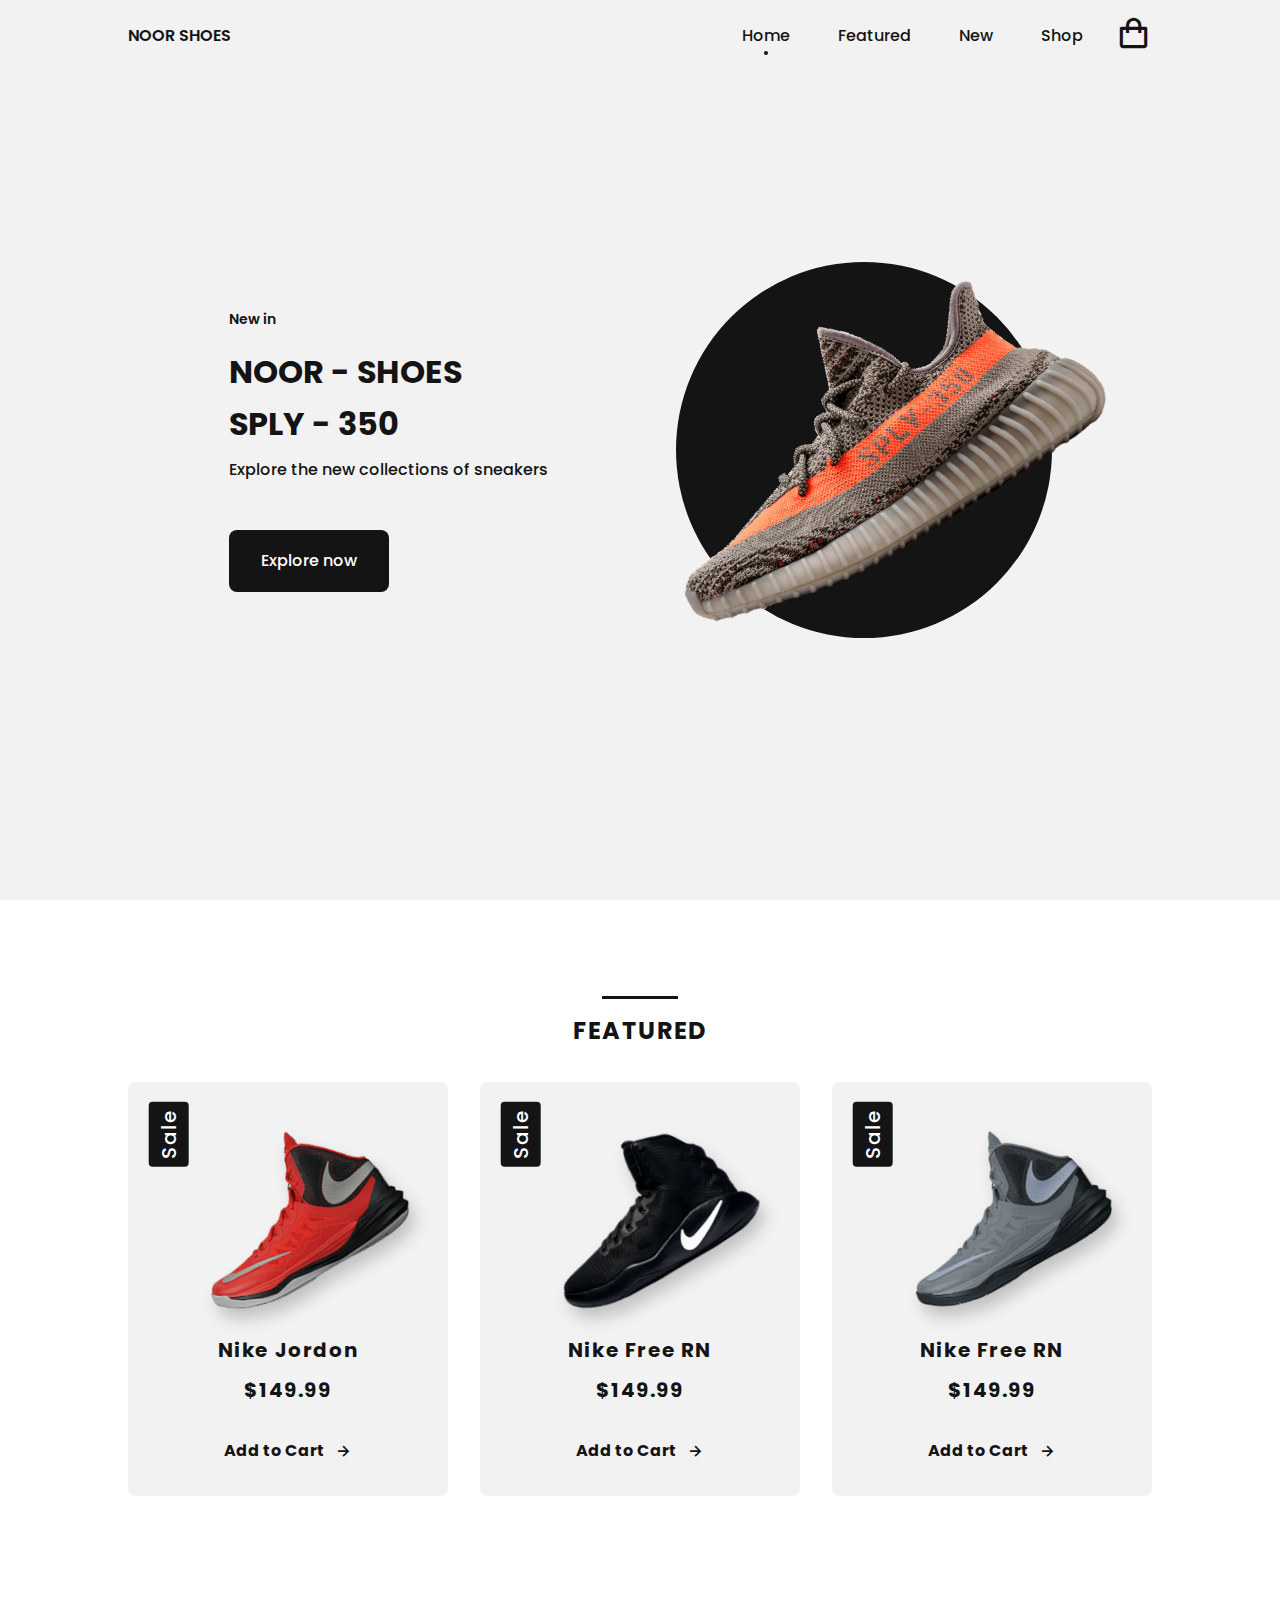
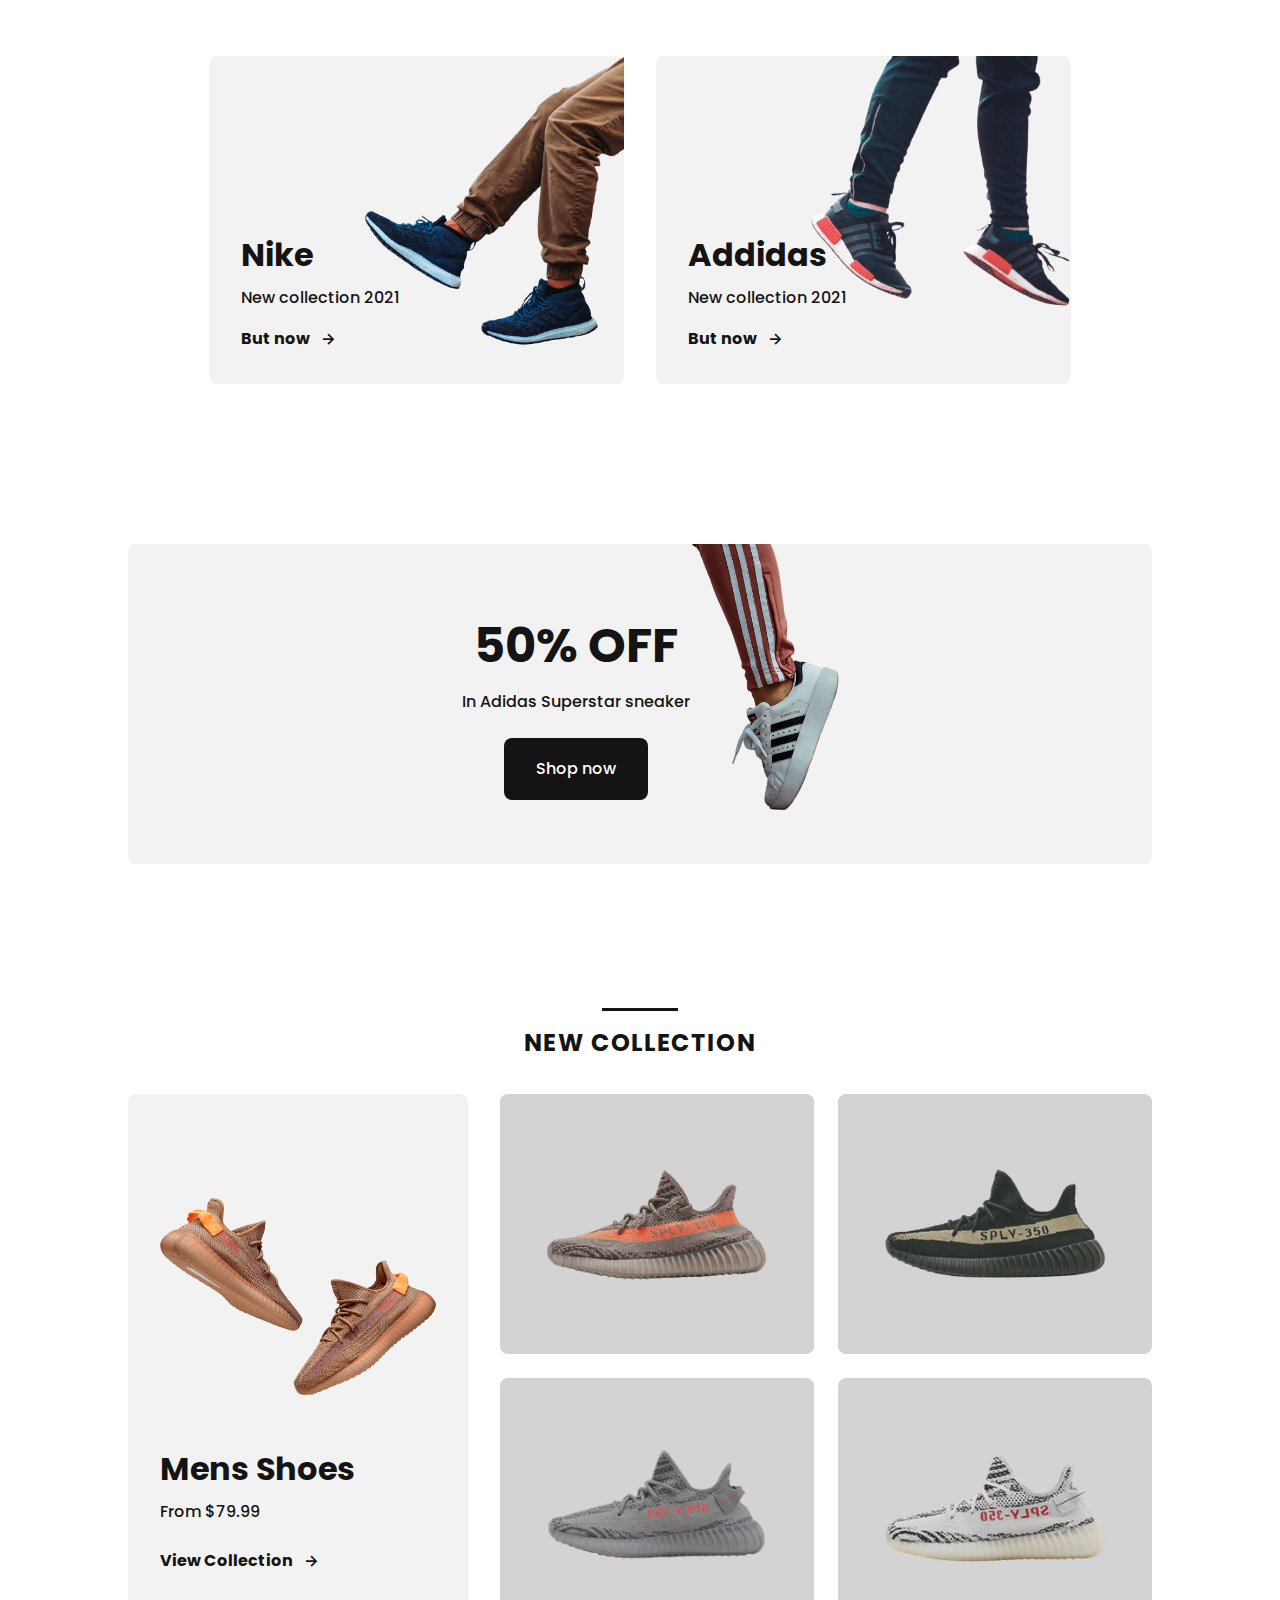
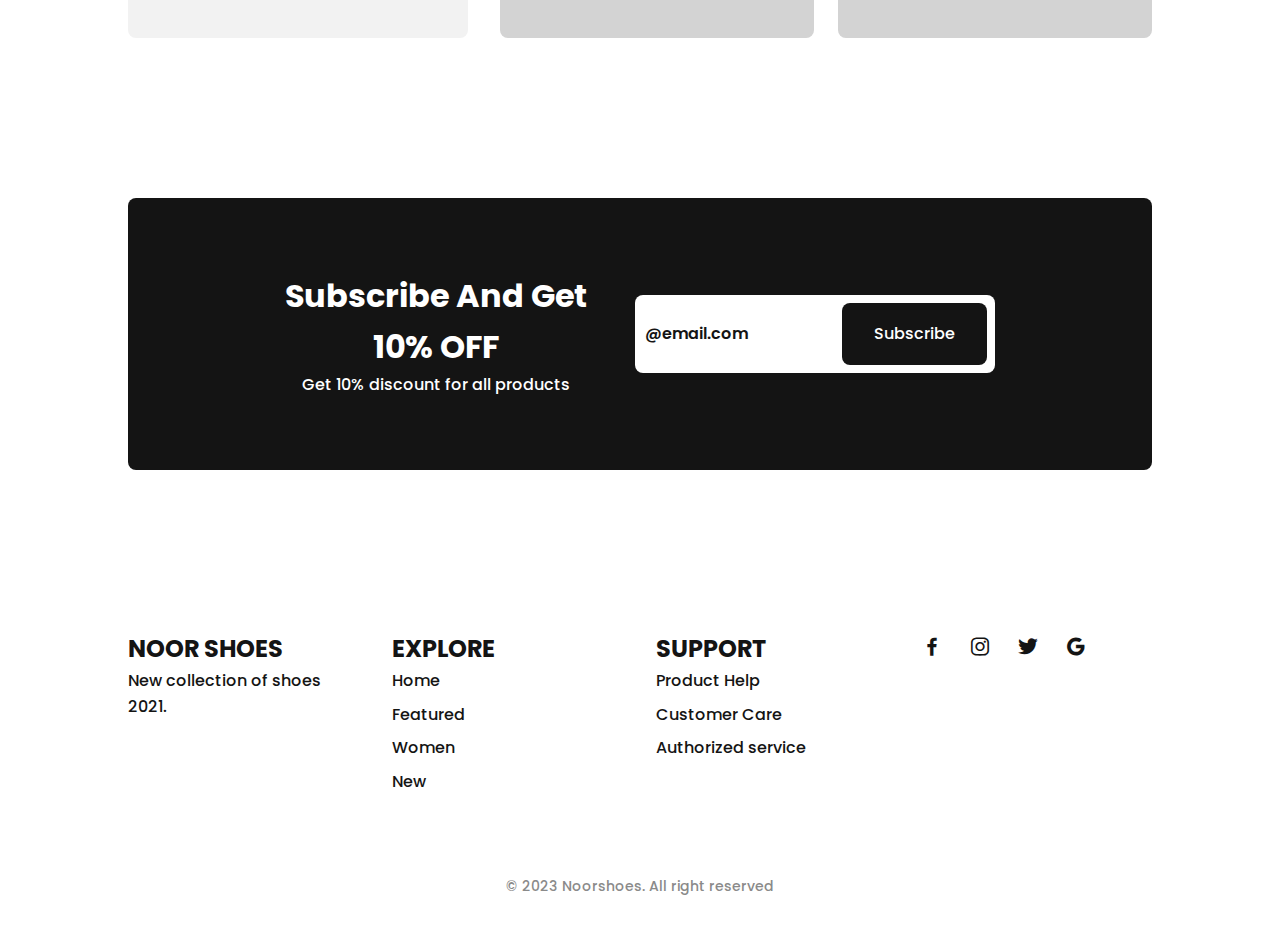
==== index.html @ 245a6594 "initial commit" ====
<!DOCTYPE html>
<html lang="en">
<head>
    <meta charset="UTF-8">
    <meta http-equiv="X-UA-Compatible" content="IE=edge">
    <meta name="viewport" content="width=device-width, initial-scale=1.0">
    <!-- CSS -->
    <link rel="stylesheet" href="assets/css/style.css">
    <!-- BOX ICONS -->
    <link href='https://unpkg.com/boxicons@2.0.9/css/boxicons.min.css' rel='stylesheet'>
    <!-- Favicon -->
    <link rel="icon" href="assets/img/new1.png" type="image/gif" sizes="16x16">
    <title>NOOR SHOES</title>
</head>
<body>
    <!-- HEADER -->
    <header class="l-header" id="header">
        <nav class="nav bd-grid">
            <div class="nav__toggle" id="nav-toggle">
                <i class="bx bxs-grid"></i>
            </div>

            <a href="./index.html" class="nav__logo">NOOR SHOES</a>
            <div class="nav__menu" id="nav-menu">
                <ul class="nav__list">
                    <li class="nav__item"><a href="#home" class="nav__link active">Home</a></li>
                    <li class="nav__item"><a href="#featured" class="nav__link">Featured</a></li>
                    
                    <li class="nav__item"><a href="#new" class="nav__link">New</a></li>
                    <li class="nav__item"><a href="./shop.html" class="nav__link">Shop</a></li>
                </ul>
            </div>

            <div class="nav__shop">
                <i class="bx bx-shopping-bag"></i>
            </div>
        </nav>
    </header>

    <!-- MAIN -->
    <main class="l-main">
        <!-- Home -->
        <section class="home" id="home">
            <div class="home__container bd-grid">
                <div class="home__sneaker">
                    <div class="home__shape"></div>
                    <img src="assets/img/imghome.png" alt="" class="home__img">
                </div>

                <div class="home__data">
                    <span class="home__new">New in</span>
                    <h1 class="home__title">NOOR - SHOES <br> SPLY - 350</h1>
                    <p class="home__description">Explore the new collections of sneakers</p>
                    <a href="#" class="button">Explore now</a>
                </div>
            </div>
        </section>

        <!-- Featured -->
        <section class="featured section" id="featured">
            <h2 class="section-title">FEATURED</h2>

            <div class="featured__container bd-grid">
                <article class="sneaker">
                    <div class="sneaker__sale">Sale</div>
                    <img src="assets/img/featured1.png" alt="" class="sneaker__img">
                    <span class="sneaker__name">Nike Jordon</span>
                    <span class="sneaker__preci">$149.99</span>
                    <a href="" class="button-light">Add to Cart <i class="bx bx-right-arrow-alt button-icon"></i> </a>
                </article>

                <article class="sneaker">
                    <div class="sneaker__sale">Sale</div>
                    <img src="assets/img/featured2.png" alt="" class="sneaker__img">
                    <span class="sneaker__name">Nike Free RN</span>
                    <span class="sneaker__preci">$149.99</span>
                    <a href="" class="button-light">Add to Cart <i class="bx bx-right-arrow-alt button-icon"></i> </a>
                </article>

                <article class="sneaker">
                    <div class="sneaker__sale">Sale</div>
                    <img src="assets/img/featured3.png" alt="" class="sneaker__img">
                    <span class="sneaker__name">Nike Free RN</span>
                    <span class="sneaker__preci">$149.99</span>
                    <a href="" class="button-light">Add to Cart <i class="bx bx-right-arrow-alt button-icon"></i> </a>
                </article>
            </div>
        </section>

        <!-- Collection -->
        <section class="collection section">
            <div class="collection__container bd-grid">
                <div class="collection__card">
                    <div class="collection__data">
                        <h3 class="collection__name">Nike</h3>
                        <p class="collection__description">New collection 2021</p>
                        <a href="#" class="button-light">But now <i class="bx bx-right-arrow-alt button-icon"></i></a>
                    </div>

                    <img src="assets/img/collection1.png" alt="" class="collection__img">
                </div>

                <div class="collection__card">
                    <div class="collection__data">
                        <h3 class="collection__name">Addidas</h3>
                        <p class="collection__description">New collection 2021</p>
                        <a href="#" class="button-light">But now <i class="bx bx-right-arrow-alt button-icon"></i></a>
                    </div>

                    <img src="assets/img/collection2.png" alt="" class="collection__img">
                </div>
            </div>
        </section>

        
        <!-- Offer -->
        <section class="offer section">
            <div class="offer__container bd-grid">
                <div class="offer__data">
                    <h3 class="offer__title">50% OFF</h3>
                    <p class="offer__description">In Adidas Superstar sneaker</p>
                    <a href="#" class="button">Shop now</a>
                </div>

                <img src="assets/img/offert.png" alt="" class="offer__img">
            </div>
        </section>

        <!-- New Collection -->
        <section class="new section" id="new">
            <h2 class="section-title">NEW COLLECTION</h2>

            <div class="new__container bd-grid">
                <div class="new__mens">
                    <img src="assets/img/new1.png" alt="" class="new__mens-img">
                    <h3 class="new__title">Mens Shoes</h3>
                    <span class="new__preci">From $79.99</span>
                    <a href="./shop.html" class="button-light">View Collection <i class="bx bx-right-arrow-alt button-icon"></i></a>
                </div>

                <div class="new__sneaker">
                    <div class="new__sneaker-card">
                        <img src="assets/img/new2.png" alt="" class="new__sneaker-img">
                        <div class="new__sneaker-overlay">
                        </div>
                    </div>

                    <div class="new__sneaker-card">
                        <img src="assets/img/new3.png" alt="" class="new__sneaker-img">
                        <div class="new__sneaker-overlay">
                        </div>
                    </div>

                    <div class="new__sneaker-card">
                        <img src="assets/img/new4.png" alt="" class="new__sneaker-img">
                        <div class="new__sneaker-overlay">
                        </div>
                    </div>

                    <div class="new__sneaker-card">
                        <img src="assets/img/new5.png" alt="" class="new__sneaker-img">
                        <div class="new__sneaker-overlay">
                        </div>
                    </div>
                </div>
            </div>
        </section>

        <!-- News Letter -->
        <section class="newsletter section">
            <div class="newsletter__container bd-grid">
                <div>
                    <h3 class="newsletter__title">Subscribe And Get <br> 10% OFF</h3>
                    <p class="newsletter__description">Get 10% discount for all products</p>
                </div>

                <form action="" class="newsletter__subscribe">
                    <input type="text" placeholder="@email.com" class="newsletter__input">
                    <a href="#" class="button">Subscribe</a>
                </form>
            </div>
        </section>
    </main>

    <!-- FOOTER -->
    <footer class="footer section">
        <div class="footer__container bd-grid">
            <div class="footer__box">
                <h3 class="footer__title">NOOR SHOES</h3>
                <p class="footer_description">New collection of shoes 2021.</p>
            </div>

            <div class="footer__box">
                <h3 class="footer__title">EXPLORE</h3>
                <ul>
                    <li><a href="#home" class="footer__link">Home</a></li>
                    <li><a href="#featured" class="footer__link">Featured</a></li>
                    <li><a href="#women" class="footer__link"></a>Women</li>
                    <li><a href="#new" class="footer__link"></a>New</li>
                </ul>
            </div>

            <div class="footer__box">
                <h3 class="footer__title">SUPPORT</h3>
                <ul>
                    <li><a href="#home" class="footer__link">Product Help</a></li>
                    <li><a href="#featured" class="footer__link">Customer Care</a></li>
                    <li><a href="#women" class="footer__link"></a>Authorized service</li>
                </ul>
            </div>

            <div class="footer__box">
                <a href="#" class="footer__social"><i class="bx bxl-facebook"></i></a>
                <a href="#" class="footer__social"><i class="bx bxl-instagram"></i></a>
                <a href="#" class="footer__social"><i class="bx bxl-twitter"></i></a>
                <a href="#" class="footer__social"><i class="bx bxl-google"></i></a>
            </div>
        </div>

        <p class="footer__copy">&#169; 2023 Noorshoes. All right reserved</p>
    </footer>

    <!-- MAIN JS -->
    <script src="assets/js/main.js"></script>
</body>
</html>
---- assets/css/style.css ----
/* Google Fonts */
@import url('https://fonts.googleapis.com/css2?family=Poppins:wght@400;500;600;700&display=swap');

/* Variables CSS */
:root {
  --header-height: 3rem;

  /* Font Weight */
  --font-medium: 500;
  --font-semi-bold: 600;
  --font-bold: 700;

  /* Colors */
  --dark-color: #141414;
  --dark-color-light: #8a8a8a;
  --dark-color-lighten: #f2f2f2;
  --white-color: #fff;

  /* Font and Typography */
  --body-font: 'Poppins', sans-serif;
  --big-font-size: 1.25rem;
  --bigger-font-size: 1.5rem;
  --biggest-font-size: 2rem;
  --h2-font-size: 1.25rem;
  --normal-font-size: 0.938rem;
  --smaller-font-size: 0.813rem;

  /* Margins */
  --mb-1: 0.5rem;
  --mb-2: 1rem;
  --mb-3: 1.5rem;
  --mb-4: 2rem;
  --mb-5: 2.5rem;
  --mb-6: 3rem;

  /* Z-Index */
  --z-fixed: 100;

  /* Rotate Img */
  --rotate-img: rotate(-30deg);
}

@media screen and (min-width: 768px) {
  :root {
    --big-font-size: 1.5rem;
    --bigger-font-size: 2rem;
    --biggest-font-size: 3rem;
    --normal-font-size: 1rem;
    --smaller-font-size: 0.875rem;
  }
}

/* BASE */
*,
::before,
::after {
  box-sizing: border-box;
}

html {
  scroll-behavior: smooth;
}

body {
  margin: var(--header-height) 0 0 0;
  font-family: var(--body-font);
  font-size: var(--normal-font-size);
  font-weight: var(--font-medium);
  color: var(--dark-color);
  line-height: 1.6;
}

h1,
h2,
h3,
p,
ul {
  margin: 0;
}

ul {
  padding: 0;
  list-style: none;
}

a {
  text-decoration: none;
  color: var(--dark-color);
}

img {
  width: 100px;
  height: auto;
  display: block;
}

/* Class CSS */
.section {
  padding: 5rem 0 2rem;
}

.section-title {
  position: relative;
  font-size: var(--big-font-size);
  margin-bottom: var(--mb-4);
  text-align: center;
  letter-spacing: 0.1rem;
}

.section-title::after {
  content: '';
  position: absolute;
  width: 56px;
  height: 0.18rem;
  top: -1rem;
  left: 0;
  right: 0;
  margin: auto;
  background-color: var(--dark-color);
}

/* Layout */
.bd-grid {
  max-width: 1024px;
  display: grid;
  grid-template-columns: 100%;
  column-gap: 2rem;
  width: calc(100% - 2rem);
  margin-left: var(--mb-2);
  margin-right: var(--mb-2);
}

.l-header {
  width: 100%;
  position: fixed;
  top: 0;
  left: 0;
  z-index: var(--z-fixed);
  background-color: var(--dark-color-lighten);
}

/* Nav */
.nav {
  height: var(--header-height);
  display: flex;
  justify-content: space-between;
  align-items: center;
}

@media screen and (max-width: 768px) {
  .nav__menu {
    position: fixed;
    top: var(--header-height);
    left: -100%;
    width: 70%;
    height: 100vh;
    padding: 2rem;
    background-color: var(--white-color);
    transition: 0.5s;
  }
}

.nav__item {
  margin-bottom: var(--mb-4);
}

.nav__logo {
  font-weight: var(--font-semi-bold);
}

.nav__toggle,
.nav__shop {
  font-size: 2.3rem;
  cursor: pointer;
}

/* Show Menu */
.show {
  left: 0;
}

/* Active Link */
.active {
  position: relative;
}

.active::before {
  content: '';
  position: absolute;
  bottom: -0.5rem;
  left: 45%;
  width: 4px;
  height: 4px;
  background-color: var(--dark-color);
  border-radius: 50%;
}

/* Change color header */
.scroll-header {
  background-color: var(--white-color);
  box-shadow: 0 2px 4px rgba(0, 0, 0, 0.1);
}

/* Home */
.home {
  background-color: var(--dark-color-lighten);
  overflow: hidden;
}

.home__container {
  height: calc(100vh - var(--header-height));
}

.home__sneaker {
  position: relative;
  display: flex;
  justify-content: center;
  align-self: center;
}

.home__shape {
  width: 220px;
  height: 220px;
  background-color: var(--dark-color);
  border-radius: 50%;
}

.home__img {
  position: absolute;
  top: 1.5rem;
  max-width: initial;
  width: 275px;
  transform: var(--rotate-img);
}

.home__new {
  display: block;
  font-size: var(--smaller-font-size);
  font-weight: var(--font-semi-bold);
  margin-bottom: var(--mb-2);
}

.home__title {
  font-size: var(--bigger-font-size);
  margin-bottom: var(--mb-1);
}

.home__description {
  margin-bottom: var(--mb-6);
}

/* Buttons */
.button {
  display: inline-block;
  background-color: var(--dark-color);
  color: var(--white-color);
  padding: 1.125rem 2rem;
  font-weight: var(--font-medium);
  border-radius: 0.5rem;
  transition: 0.3s;
}

.button:hover {
  transform: translate(-0.25rem);
}

.button-light {
  display: inline-flex;
  color: var(--dark-color);
  font-weight: var(--font-bold);
  align-items: center;
}

.button-icon {
  font-size: 1.25rem;
  margin-left: var(--mb-1);
  transition: 0.3s;
}

.button-light:hover .button-icon {
  transform: translate(0.25rem);
}

/* FEATURED */
.featured__container {
  row-gap: 2rem;
  grid-template-columns: repeat(auto-fit, minmax(220px, 1fr));
}

.sneaker {
  position: relative;
  display: flex;
  flex-direction: column;
  align-items: center;
  padding: 2rem;
  background-color: var(--dark-color-lighten);
  border-radius: 0.5rem;
  transition: 0.3s;
}

.sneaker__sale {
  position: absolute;
  left: 0.5rem;
  background-color: var(--dark-color);
  color: var(--white-color);
  padding: 0.25rem 0.5rem;
  border-radius: 0.25rem;
  font-size: var(--h2-font-size);
  transform: rotate(-90deg);
  letter-spacing: 0.1rem;
}

.sneaker__img {
  width: 220px;
  margin-top: var(--mb-3);
  margin-bottom: var(--mb-6);
  transform: var(--rotate-img);
  filter: drop-shadow(0 12px 8px rgba(0, 0, 0, 0.2));
}

.sneaker__name,
.sneaker__preci {
  font-size: var(--h2-font-size);
  letter-spacing: 0.1rem;
  font-weight: var(--font-bold);
}

.sneaker__name {
  margin-bottom: var(--mb-1);
}

.sneaker__preci {
  margin-bottom: var(--mb-4);
}

.sneaker:hover {
  transform: translateY(-0.5rem);
}

.sneaker__pages {
  margin-top: var(--mb-6);
}

.sneaker__pag {
  padding: 0.5rem 1rem;
  border: 1px solid var(--dark-color);
}

.sneaker__pag:hover {
  background-color: var(--dark-color);
  color: var(--white-color);
}

/* COLLECTION */
.collection__container {
  row-gap: 2rem;
  justify-content: center;
}

.collection__card {
  position: relative;
  display: flex;
  height: 328px;
  background-color: var(--dark-color-lighten);
  padding: 2rem;
  border-radius: 0.5rem;
  transition: 0.3s;
}

.collection__data {
  align-self: flex-end;
}

.collection__img {
  position: absolute;
  top: 0;
  right: 0;
  width: 230px;
}

.collection__name {
  font-size: var(--bigger-font-size);
  margin-bottom: 0.25rem;
}

.collection__description {
  margin-bottom: var(--mb-2);
}

.collection__card:hover {
  transform: translateY(-0.5rem);
}

/* Women Sneaker */
.women__container {
  row-gap: 2rem;
  grid-template-columns: repeat(auto-fit, minmax(220px, 1fr));
}

/* Offer */
.offer__container {
  grid-template-columns: 55% 45%;
  column-gap: 0;
  background-color: var(--dark-color-lighten);
  border-radius: 0.5rem;
  justify-content: center;
}

.offer__data {
  padding: 4rem 0 4rem 1.5rem;
}

.offer__title {
  font-size: var(--biggest-font-size);
  margin-bottom: 0.25rem;
}

.offer__description {
  margin-bottom: var(--mb-3);
}

.offer__img {
  width: 153px;
}

/* New Collection */
.new__container {
  row-gap: 2rem;
}

.new__mens {
  display: flex;
  flex-direction: column;
  justify-content: center;
  background-color: var(--dark-color-lighten);
  border-radius: 0.5rem;
  padding: 2rem;
}

.new__mens-img {
  width: 276px;
  margin-bottom: var(--mb-3);
}

.new__title {
  font-size: var(--bigger-font-size);
  margin-bottom: 0.25rem;
}

.new__preci {
  display: block;
  margin-bottom: var(--mb-3);
}

.new__sneaker {
  display: grid;
  gap: 1.5rem;
  grid-template-columns: repeat(auto-fit, minmax(220px, 1fr));
}

.new__sneaker-card {
  position: relative;
  padding: 3.5rem 1.5rem;
  background-color: var(--dark-color-lighten);
  border-radius: 0.5rem;
  overflow: hidden;
  display: flex;
  justify-content: center;
}

.new__sneaker-img {
  width: 220px;
}

.new__sneaker-overlay {
  position: absolute;
  left: 0;
  bottom: 0;
  width: 100%;
  height: 100%;
  display: flex;
  justify-content: center;
  align-items: center;
  background-color: rgba(138, 138, 138, 0.3);
  transition: 0.3s;
}

.new__sneaker-overlay:hover {
  opacity: 0.3;
}

/* News Letter */

.newsletter__container {
  background-color: var(--dark-color);
  color: var(--white-color);
  padding: 2rem 0.5rem;
  border-radius: 0.5rem;
  text-align: center;
}

.newsletter__title {
  font-size: var(--bigger-font-size);
}

.newsletter__subscribe {
  display: flex;
  column-gap: 0.5rem;
  background-color: var(--white-color);
  padding: 0.5rem;
  border-radius: 0.5rem;
}

.newsletter__input {
  outline: none;
  border: none;
  width: 90%;
  font-size: var(--normal-font-size);
}

.newsletter__input::placeholder {
  color: var(--dark-color);
  font-family: var(--body-font);
  font-size: var(--normal-font-size);
  font-weight: var(--font-semi-bold);
}

/* Footer */
.footer__container {
  grid-template-columns: repeat(auto-fit, minmax(220px, 1fr));
}

.footer__box {
  margin-bottom: var(--mb-4);
}

.footer__title {
  font-size: var(--big-font-size);
}

.footer__link {
  display: block;
  width: max-content;
  margin-bottom: var(--mb-1);
}

.footer__social {
  font-size: 1.5rem;
  margin-right: 1.25rem;
}

.footer__copy {
  padding-top: 3rem;
  font-size: var(--smaller-font-size);
  color: var(--dark-color-light);
  text-align: center;
}

/* Media Queries */

@media screen and (min-width: 576px) {
  .collection__container {
    grid-template-columns: 415px;
  }

  .collection__img {
    width: 260px;
  }

  .offer__container {
    grid-template-columns: max-content max-content;
  }

  .offer__data {
    text-align: center;
  }

  .new__mens {
    align-items: center;
  }
}

@media screen and (min-width: 786px) {
  body {
    margin: 0;
  }

  .section {
    padding: 7rem 0 3rem;
  }

  .section-title::after {
    width: 76px;
  }

  .nav {
    height: calc(var(--header-height) + 1.5rem);
  }

  .nav__menu {
    margin-left: auto;
  }

  .nav__list {
    display: flex;
  }

  .nav__item {
    margin-left: var(--mb-6);
    margin-bottom: 0;
  }

  .nav__toggle {
    display: none;
  }

  .home__container {
    height: 100vh;
    grid-template-columns: max-content max-content;
    justify-content: center;
    align-items: center;
  }

  .home__sneaker {
    order: 1;
  }

  .home__shape {
    width: 376px;
    height: 376px;
  }

  .home__img {
    width: 470px;
    top: 3.5rem;
    right: 0;
    left: -3rem;
  }

  .newsletter__container {
    grid-template-columns: max-content max-content;
    justify-content: center;
    align-items: center;
    padding: 4.5rem 2rem;
    column-gap: 3rem;
  }

  .newsletter__description {
    margin-bottom: 0;
  }

  .newsletter__subscribe {
    width: 360px;
    height: max-content;
  }
}

@media screen and (min-width: 1024px) {
  .bd-grid {
    margin-left: auto;
    margin-right: auto;
  }

  .home__container {
    column-gap: 8rem;
  }

  .collection__container {
    grid-template-columns: repeat(2, 415px);
  }

  .new__container {
    grid-template-columns: max-content 1fr;
  }

  .new__mens {
    align-items: initial;
    justify-content: flex-end;
    padding: 4rem 2rem;
  }

  .new__mens-img {
    margin-bottom: var(--mb-6);
  }
}
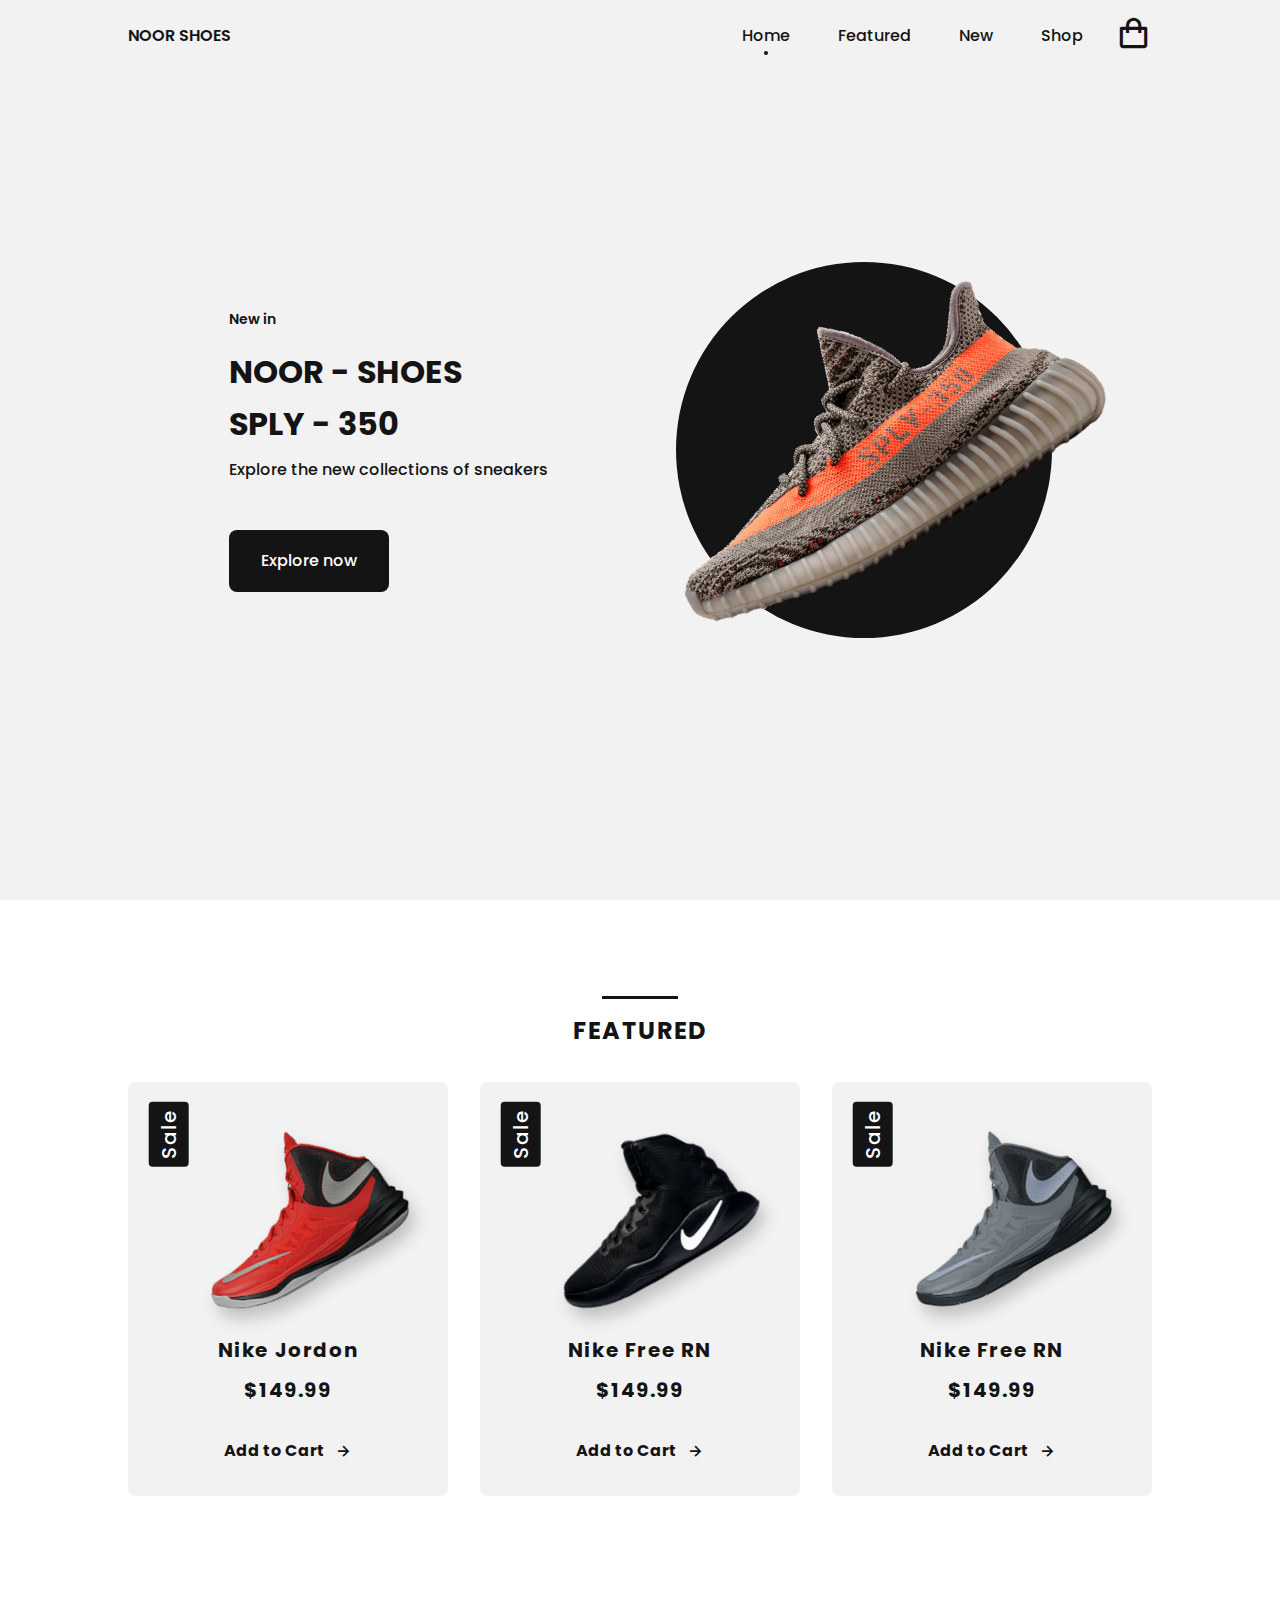
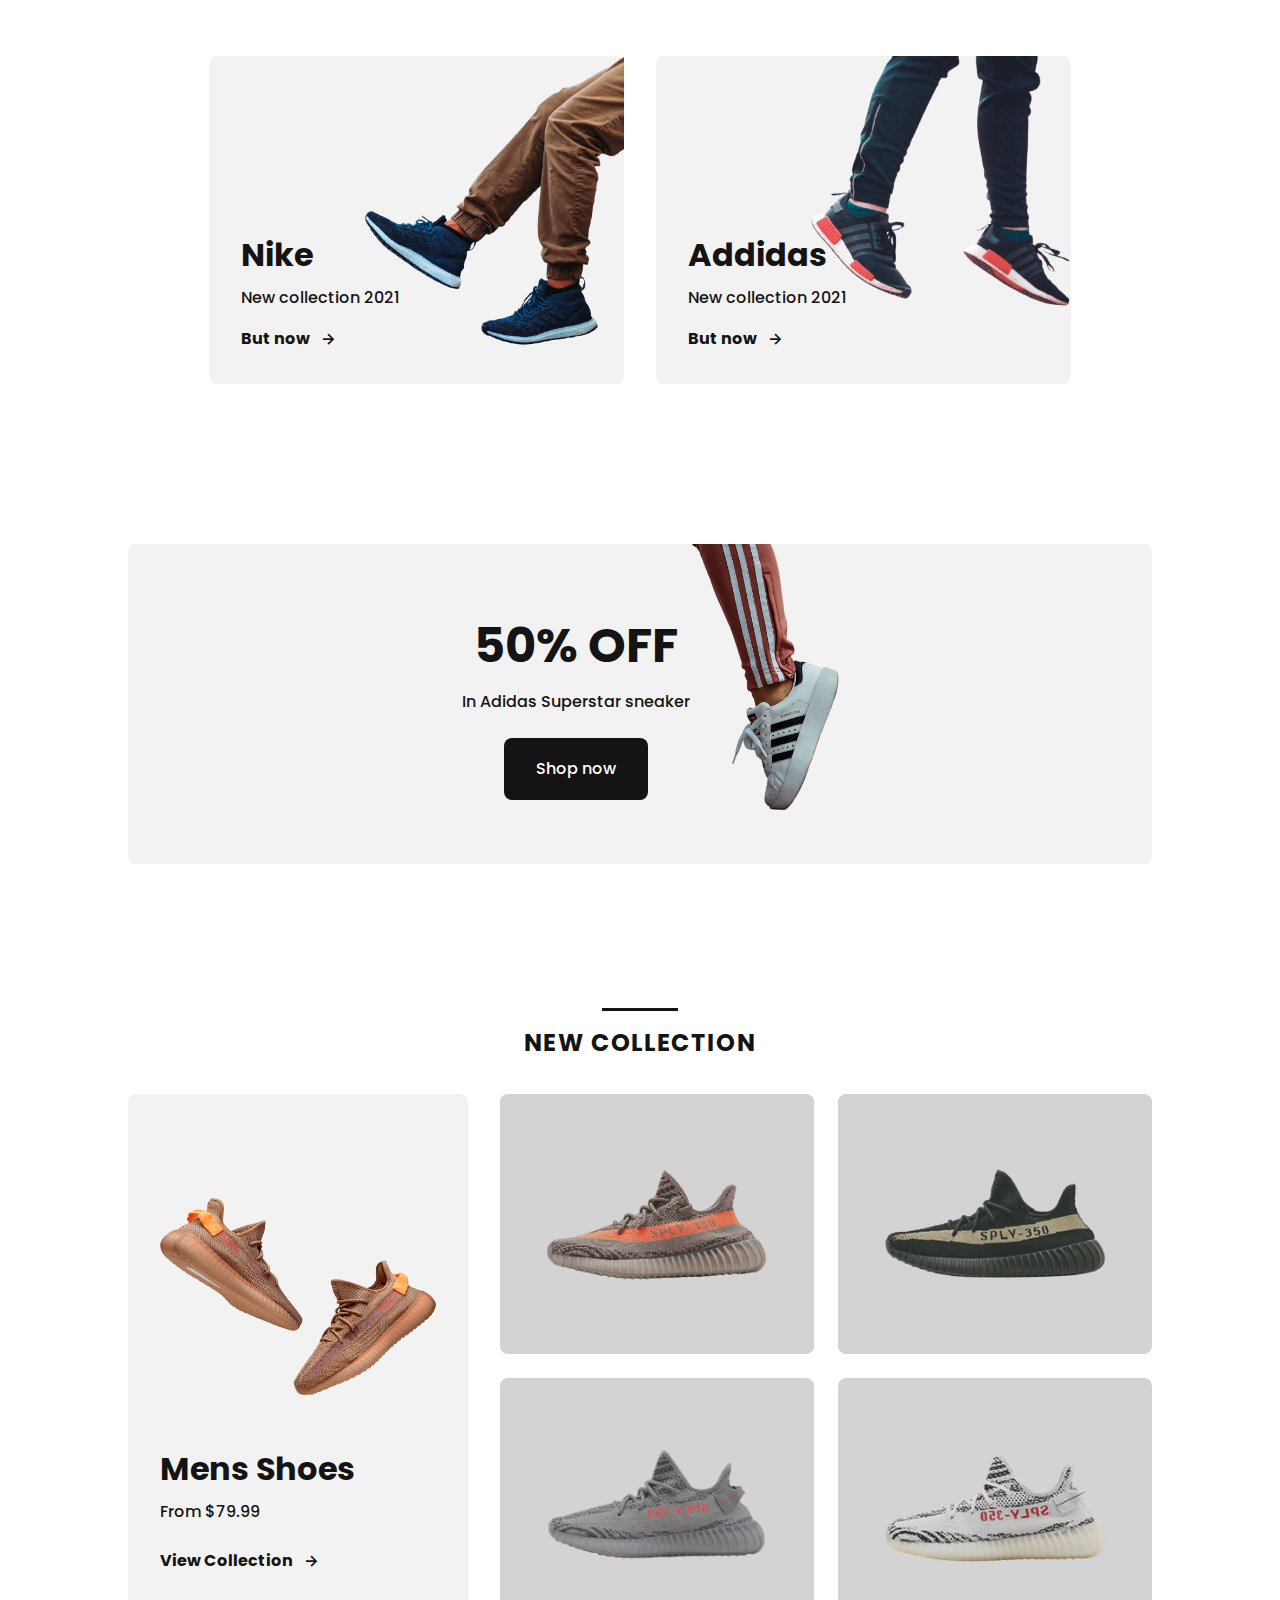
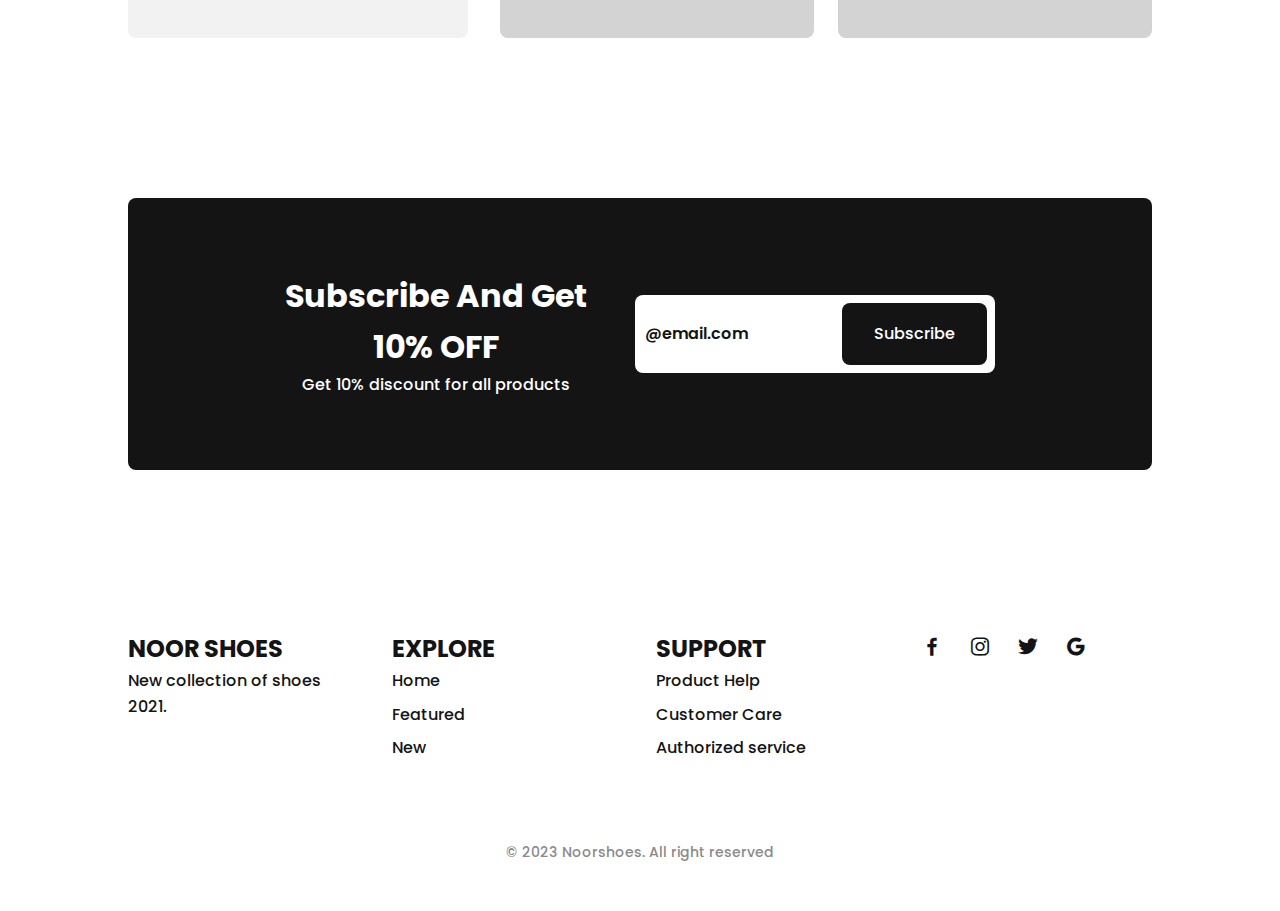
==== commit c6c03adf: "Update index.html" ====
--- a/index.html
+++ b/index.html
@@ -195,7 +195,7 @@
                 <ul>
                     <li><a href="#home" class="footer__link">Home</a></li>
                     <li><a href="#featured" class="footer__link">Featured</a></li>
-                    <li><a href="#women" class="footer__link"></a>Women</li>
+                    
                     <li><a href="#new" class="footer__link"></a>New</li>
                 </ul>
             </div>
@@ -223,4 +223,4 @@
     <!-- MAIN JS -->
     <script src="assets/js/main.js"></script>
 </body>
-</html>+</html>
